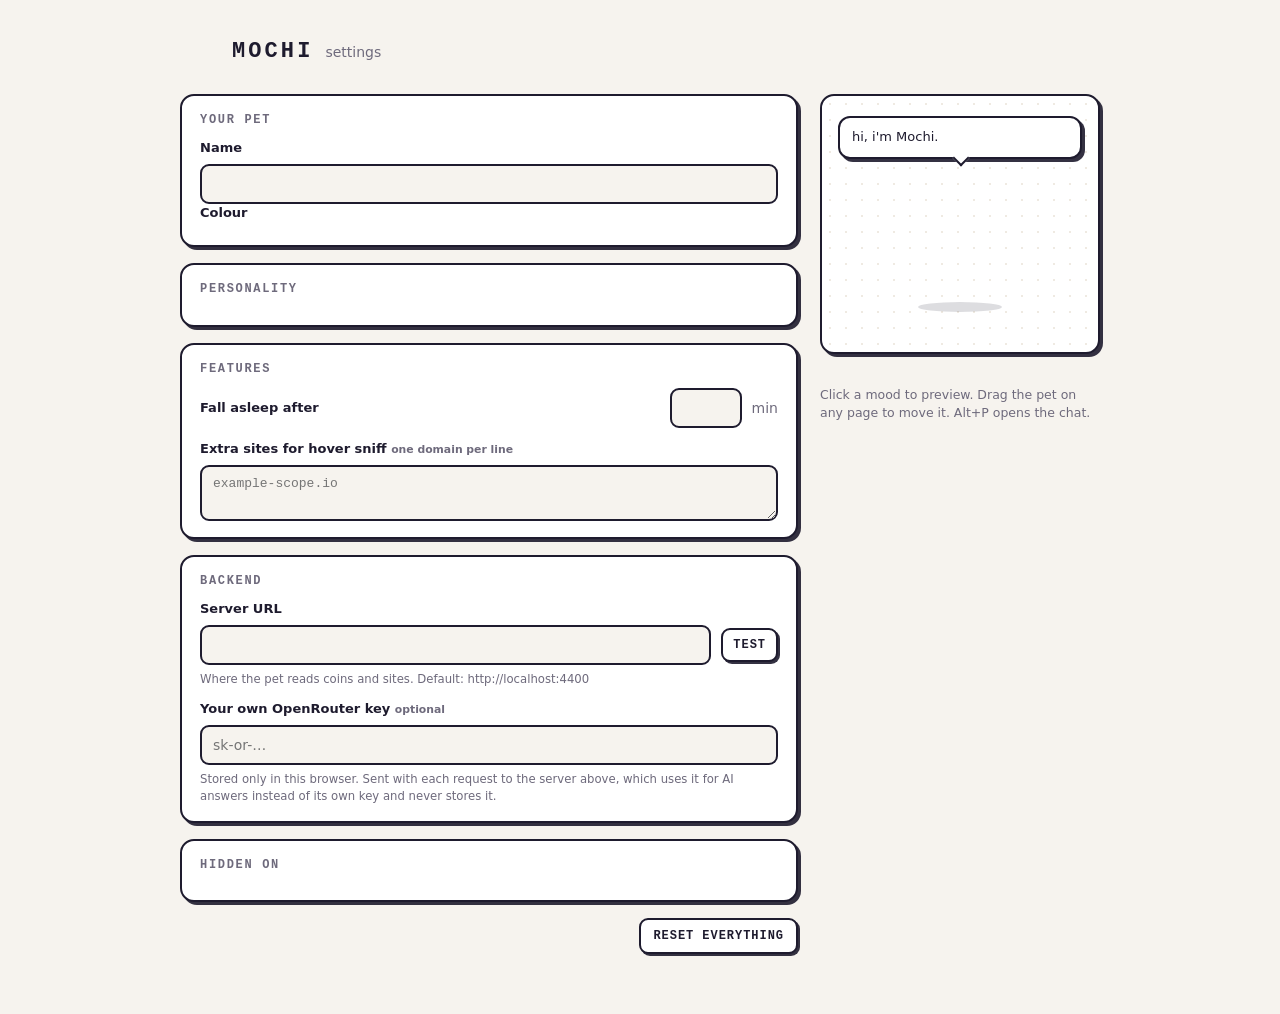
==== extension/options.html @ 43cdf3a3 "Mochi: AI pet browser extension, server and site" ====
<!doctype html>
<html lang="en">
<head>
<meta charset="utf-8">
<meta name="viewport" content="width=device-width, initial-scale=1">
<title>Mochi settings</title>
<link rel="stylesheet" href="ui.css">
<link rel="stylesheet" href="options.css">
</head>
<body>
<main>
  <header class="top">
    <canvas class="sprite logo" id="logo" width="16" height="16"></canvas>
    <h1>Mochi</h1>
    <span class="muted">settings</span>
    <span class="saved" id="saved">saved</span>
  </header>

  <div class="layout">
    <div class="col">
      <section class="box sec">
        <h2>Your pet</h2>
        <label class="field">
          <span>Name</span>
          <input type="text" id="petName" maxlength="20" autocomplete="off">
        </label>
        <div class="field">
          <span>Colour</span>
          <div class="swatches" id="swatches"></div>
        </div>
      </section>

      <section class="box sec">
        <h2>Personality</h2>
        <div class="personas" id="personas"></div>
      </section>

      <section class="box sec">
        <h2>Features</h2>
        <div id="features"></div>
        <label class="field inline">
          <span>Fall asleep after</span>
          <span class="row"><input type="number" id="sleepMinutes" min="1" max="240" class="num"> <span class="muted">min</span></span>
        </label>
        <label class="field">
          <span>Extra sites for hover sniff <small class="muted">one domain per line</small></span>
          <textarea id="extraHosts" rows="2" placeholder="example-scope.io"></textarea>
        </label>
      </section>

      <section class="box sec">
        <h2>Backend</h2>
        <label class="field">
          <span>Server URL</span>
          <span class="row"><input type="url" id="backend" spellcheck="false"><button class="btn ghost small" id="test">Test</button></span>
          <small class="muted" id="testOut">Where the pet reads coins and sites. Default: http://localhost:4400</small>
        </label>
        <label class="field">
          <span>Your own OpenRouter key <small class="muted">optional</small></span>
          <input type="password" id="orKey" autocomplete="off" spellcheck="false" placeholder="sk-or-…">
          <small class="muted">Stored only in this browser. Sent with each request to the server above, which uses it for AI answers instead of its own key and never stores it.</small>
        </label>
      </section>

      <section class="box sec">
        <h2>Hidden on</h2>
        <div id="hidden" class="hidden-list"></div>
      </section>

      <div class="row end">
        <button class="btn ghost" id="reset">Reset everything</button>
      </div>
    </div>

    <aside class="col preview">
      <div class="box stage">
        <div class="bubble" id="pvSay">hi, i'm Mochi.</div>
        <canvas class="sprite big" id="pv" width="16" height="16"></canvas>
        <div class="ground"></div>
      </div>
      <div class="moods" id="moods"></div>
      <p class="muted tip">Click a mood to preview. Drag the pet on any page to move it. Alt+P opens the chat.</p>
    </aside>
  </div>
</main>
<script src="sprite.js"></script>
<script src="common.js"></script>
<script src="options.js"></script>
</body>
</html>
---- extension/ui.css ----
/* Styles for the popup and the options page. No remote fonts. */
:root {
  --paper: #F6F3EE; --card: #FFFFFF; --ink: #1E1B2E; --muted: #6E6A7C; --line: #1E1B2E; --soft: #EFEAE2;
  --mint: #8EE3C8; --mint-ink: #1E1B2E; --danger: #D43B3B; --shadow: rgba(30, 27, 46, .9);
  --pixel: ui-monospace, "Cascadia Mono", "SF Mono", Consolas, Menlo, monospace;
  --sans: system-ui, -apple-system, "Segoe UI", Inter, Roboto, "Helvetica Neue", Arial, sans-serif;
  color-scheme: light;
}
@media (prefers-color-scheme: dark) {
  :root { --paper: #1E1B2E; --card: #26223A; --ink: #F2EEF8; --muted: #A8A3B8; --line: #4A4560; --soft: #302B47; --shadow: rgba(0, 0, 0, .6); color-scheme: dark; }
}
* { box-sizing: border-box; }
html, body { margin: 0; background: var(--paper); color: var(--ink); font: 14px/1.45 var(--sans); -webkit-font-smoothing: antialiased; }
h1, h2, h3, .px { font-family: var(--pixel); font-weight: 700; text-transform: uppercase; letter-spacing: .14em; }
h1 { font-size: 18px; margin: 0; }
h2 { font-size: 12px; margin: 0 0 10px; color: var(--muted); }
a { color: inherit; }
button { font: inherit; }
.btn { appearance: none; cursor: pointer; border: 2px solid var(--line); border-radius: 9px; background: var(--mint); color: var(--mint-ink);
  font: 700 12px/1 var(--pixel); letter-spacing: .08em; text-transform: uppercase; padding: 10px 12px; box-shadow: 2px 2px 0 var(--shadow);
  transition: transform .08s, box-shadow .08s; }
.btn:hover { transform: translate(-1px, -1px); box-shadow: 3px 3px 0 var(--shadow); }
.btn:active { transform: translate(1px, 1px); box-shadow: 1px 1px 0 var(--shadow); }
.btn.ghost { background: var(--card); color: var(--ink); }
.btn:disabled { opacity: .45; cursor: default; transform: none; box-shadow: 2px 2px 0 var(--shadow); }
.box { background: var(--card); border: 2px solid var(--line); border-radius: 14px; box-shadow: 3px 3px 0 var(--shadow); }
.muted { color: var(--muted); }
.row { display: flex; align-items: center; gap: 10px; }
canvas.sprite { image-rendering: pixelated; image-rendering: crisp-edges; }

/* switch */
.sw { position: relative; display: inline-block; width: 40px; height: 22px; flex: none; }
.sw input { opacity: 0; width: 0; height: 0; position: absolute; }
.sw span { position: absolute; inset: 0; cursor: pointer; background: var(--soft); border: 2px solid var(--line); border-radius: 999px; transition: background .12s; }
.sw span::before { content: ""; position: absolute; width: 12px; height: 12px; left: 3px; top: 3px; background: var(--ink); border-radius: 3px; transition: transform .12s; }
.sw input:checked + span { background: var(--mint); }
.sw input:checked + span::before { transform: translateX(18px); background: #1E1B2E; }
.sw input:focus-visible + span { outline: 2px solid var(--mint); outline-offset: 2px; }
---- extension/options.css ----
body { padding: 32px 20px 60px; }
main { max-width: 920px; margin: 0 auto; }
.top { display: flex; align-items: center; gap: 12px; margin-bottom: 22px; }
.top .logo { width: 40px; height: 40px; }
.top h1 { font-size: 22px; }
.saved { margin-left: auto; font: 700 11px/1 var(--pixel); letter-spacing: .1em; text-transform: uppercase; background: var(--mint); color: #1E1B2E;
  padding: 6px 9px; border-radius: 7px; border: 2px solid var(--line); opacity: 0; transition: opacity .2s; }
.saved.show { opacity: 1; }
.layout { display: grid; grid-template-columns: minmax(0, 1fr) 280px; gap: 22px; align-items: start; }
.col { display: flex; flex-direction: column; gap: 16px; min-width: 0; }
.sec { padding: 16px 18px; }
.field { display: flex; flex-direction: column; gap: 6px; margin-top: 12px; }
.field:first-of-type { margin-top: 0; }
.field > span:first-child { font-weight: 600; font-size: 13px; }
.field.inline { flex-direction: row; align-items: center; justify-content: space-between; }
input[type=text], input[type=url], input[type=password], input[type=number], textarea {
  width: 100%; padding: 9px 11px; border: 2px solid var(--line); border-radius: 9px; background: var(--paper); color: var(--ink);
  font: 14px/1.3 var(--sans); outline: none; }
textarea { resize: vertical; font-family: var(--pixel); font-size: 13px; }
input:focus, textarea:focus { box-shadow: 0 0 0 3px var(--mint); }
input.num { width: 72px; }
.row .btn.small { padding: 9px 10px; flex: none; }
.row.end { justify-content: flex-end; }

.swatches { display: flex; flex-wrap: wrap; gap: 8px; }
.swatch { appearance: none; cursor: pointer; padding: 6px; border: 2px solid var(--line); border-radius: 11px; background: var(--paper);
  display: flex; flex-direction: column; align-items: center; gap: 3px; width: 72px; }
.swatch canvas { width: 40px; height: 40px; }
.swatch span { font: 700 10px/1 var(--pixel); letter-spacing: .08em; text-transform: uppercase; color: var(--muted); }
.swatch[aria-pressed=true] { background: var(--card); box-shadow: 3px 3px 0 var(--shadow); transform: translate(-1px, -1px); }
.swatch[aria-pressed=true] span { color: var(--ink); }

.personas { display: grid; grid-template-columns: 1fr 1fr; gap: 8px; }
.persona { appearance: none; text-align: left; cursor: pointer; border: 2px solid var(--line); border-radius: 11px; background: var(--paper); color: var(--ink); padding: 10px 12px; }
.persona b { display: block; font: 700 12px/1.2 var(--pixel); letter-spacing: .12em; text-transform: uppercase; margin-bottom: 3px; }
.persona span { font-size: 12.5px; color: var(--muted); }
.persona[aria-pressed=true] { background: var(--mint); color: #1E1B2E; box-shadow: 3px 3px 0 var(--shadow); }
.persona[aria-pressed=true] span { color: #3A3650; }

.feat { display: flex; align-items: center; justify-content: space-between; gap: 14px; padding: 10px 0; }
.feat + .feat { border-top: 1.5px dashed var(--soft); }
.feat b { font-weight: 600; font-size: 13.5px; }
.feat small { display: block; color: var(--muted); font-size: 12px; }
.feat.off-dep { opacity: .45; }

.hidden-list { display: flex; flex-wrap: wrap; gap: 6px; }
.hidden-list .tag { display: inline-flex; align-items: center; gap: 6px; padding: 5px 6px 5px 10px; border: 2px solid var(--line); border-radius: 8px; background: var(--paper); font: 12px var(--pixel); }
.hidden-list .tag button { appearance: none; border: 0; background: none; color: var(--muted); cursor: pointer; font-size: 15px; line-height: 1; padding: 0 3px; }
.hidden-list .tag button:hover { color: var(--danger); }

.preview { position: sticky; top: 24px; }
.stage { position: relative; height: 260px; display: flex; align-items: flex-end; justify-content: center; padding-bottom: 46px;
  background-image: radial-gradient(var(--soft) 1.5px, transparent 1.5px); background-size: 16px 16px; }
.stage canvas.big { width: 128px; height: 128px; animation: bob 2.6s ease-in-out infinite; position: relative; z-index: 1; }
.stage .ground { position: absolute; bottom: 40px; left: 50%; width: 84px; height: 10px; margin-left: -42px; border-radius: 50%; background: rgba(30, 27, 46, .15); }
.stage .bubble { position: absolute; top: 20px; left: 16px; right: 16px; padding: 10px 12px; background: var(--card); border: 2px solid var(--line); border-radius: 12px;
  box-shadow: 3px 3px 0 var(--shadow); font-size: 13px; }
.stage .bubble::after { content: ""; position: absolute; bottom: -7px; left: 50%; width: 10px; height: 10px; margin-left: -5px; background: var(--card);
  border-right: 2px solid var(--line); border-bottom: 2px solid var(--line); transform: rotate(45deg); }
@keyframes bob { 0%, 100% { transform: translateY(0); } 50% { transform: translateY(-5px); } }
.moods { display: flex; flex-wrap: wrap; gap: 6px; }
.moods button { appearance: none; cursor: pointer; border: 2px solid var(--line); background: var(--card); color: var(--ink); border-radius: 8px; padding: 5px 8px;
  font: 700 10.5px/1 var(--pixel); letter-spacing: .08em; text-transform: uppercase; }
.moods button[aria-pressed=true] { background: var(--mint); color: #1E1B2E; }
.tip { font-size: 12.5px; margin: 0; }

@media (max-width: 760px) {
  .layout { grid-template-columns: 1fr; }
  .preview { position: static; order: -1; }
  .personas { grid-template-columns: 1fr; }
}
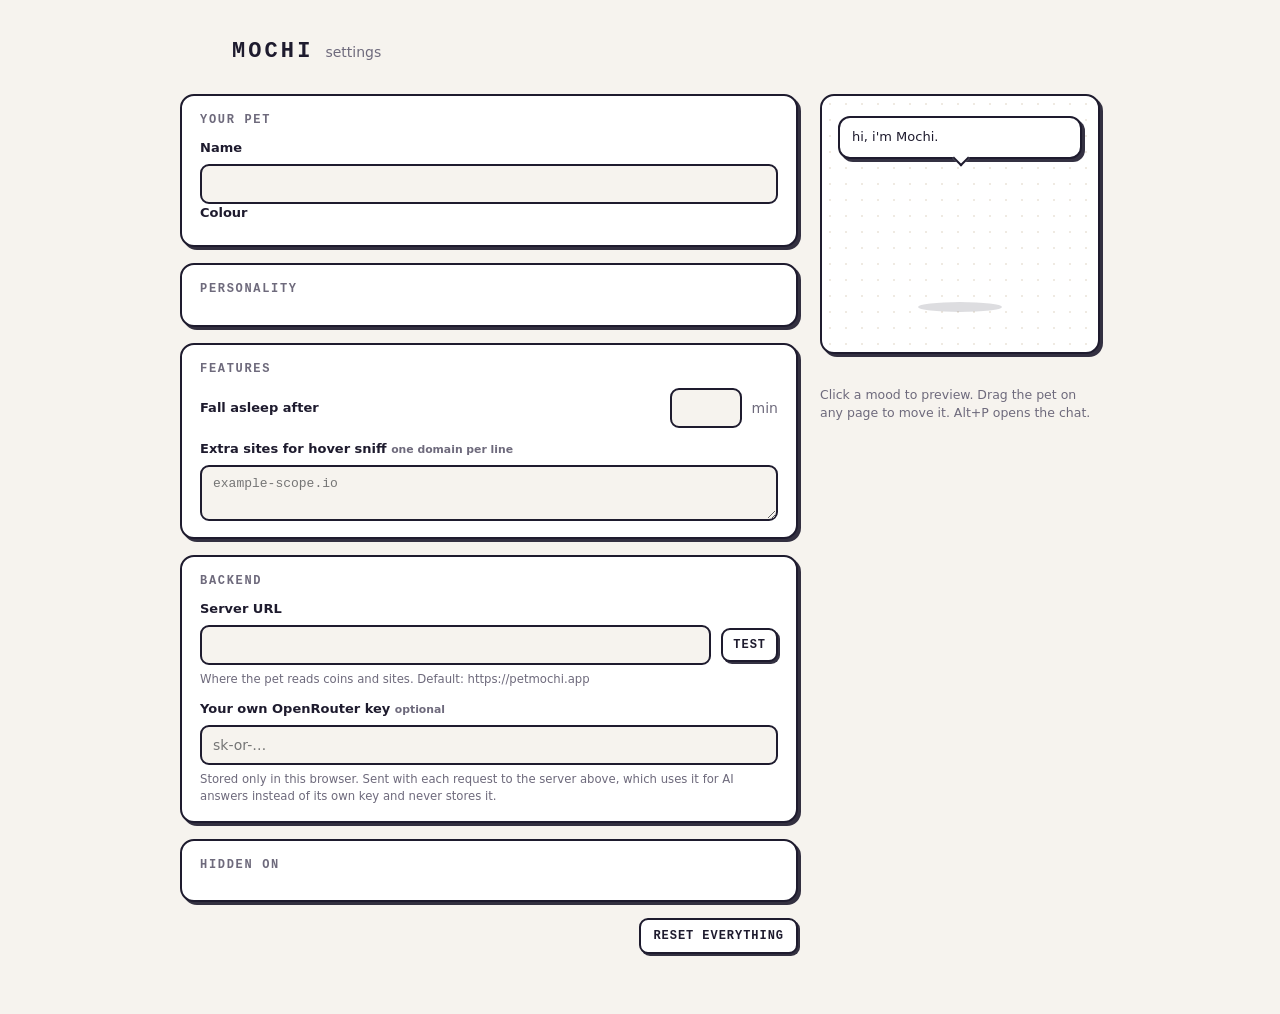
==== commit bdd78e0f: "Live at petmochi.app: top traders, grounded chat, fixes" ====
--- a/extension/options.html
+++ b/extension/options.html
@@ -53,7 +53,7 @@
         <label class="field">
           <span>Server URL</span>
           <span class="row"><input type="url" id="backend" spellcheck="false"><button class="btn ghost small" id="test">Test</button></span>
-          <small class="muted" id="testOut">Where the pet reads coins and sites. Default: http://localhost:4400</small>
+          <small class="muted" id="testOut">Where the pet reads coins and sites. Default: https://petmochi.app</small>
         </label>
         <label class="field">
           <span>Your own OpenRouter key <small class="muted">optional</small></span>
